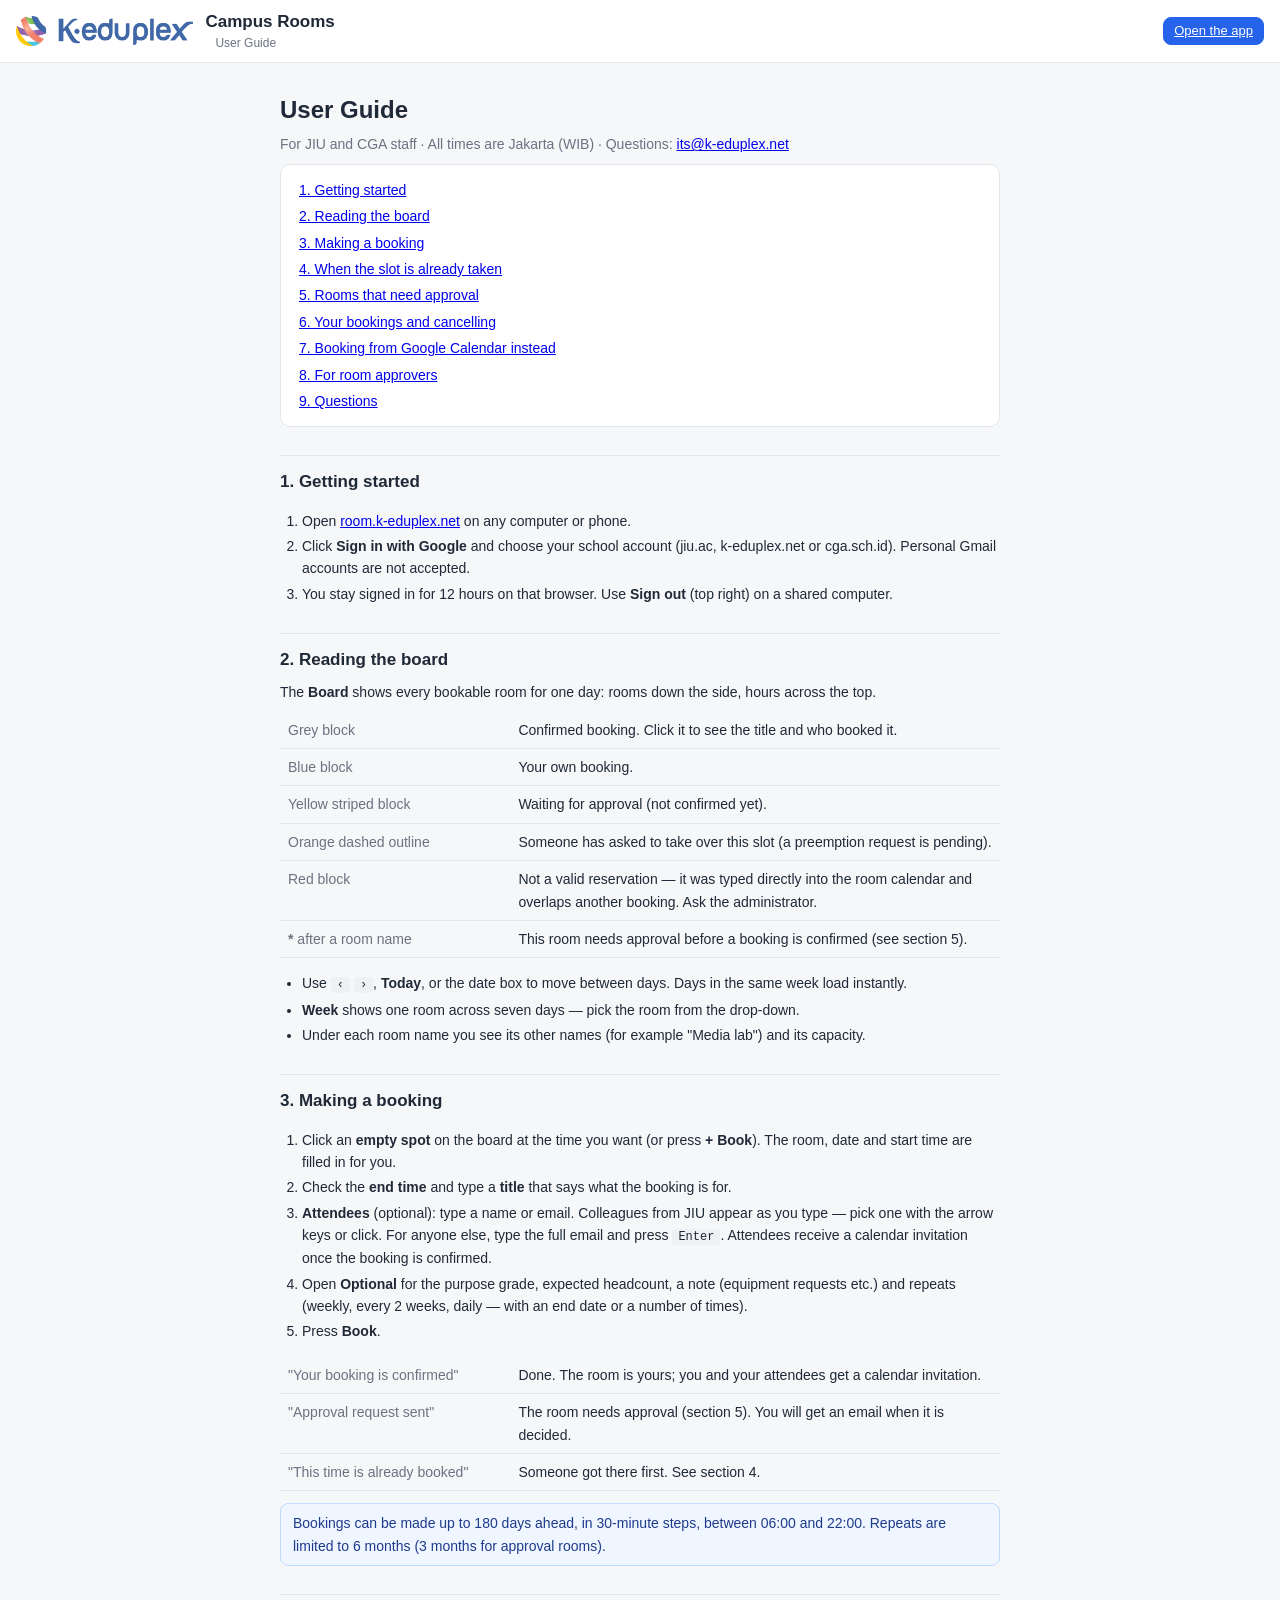
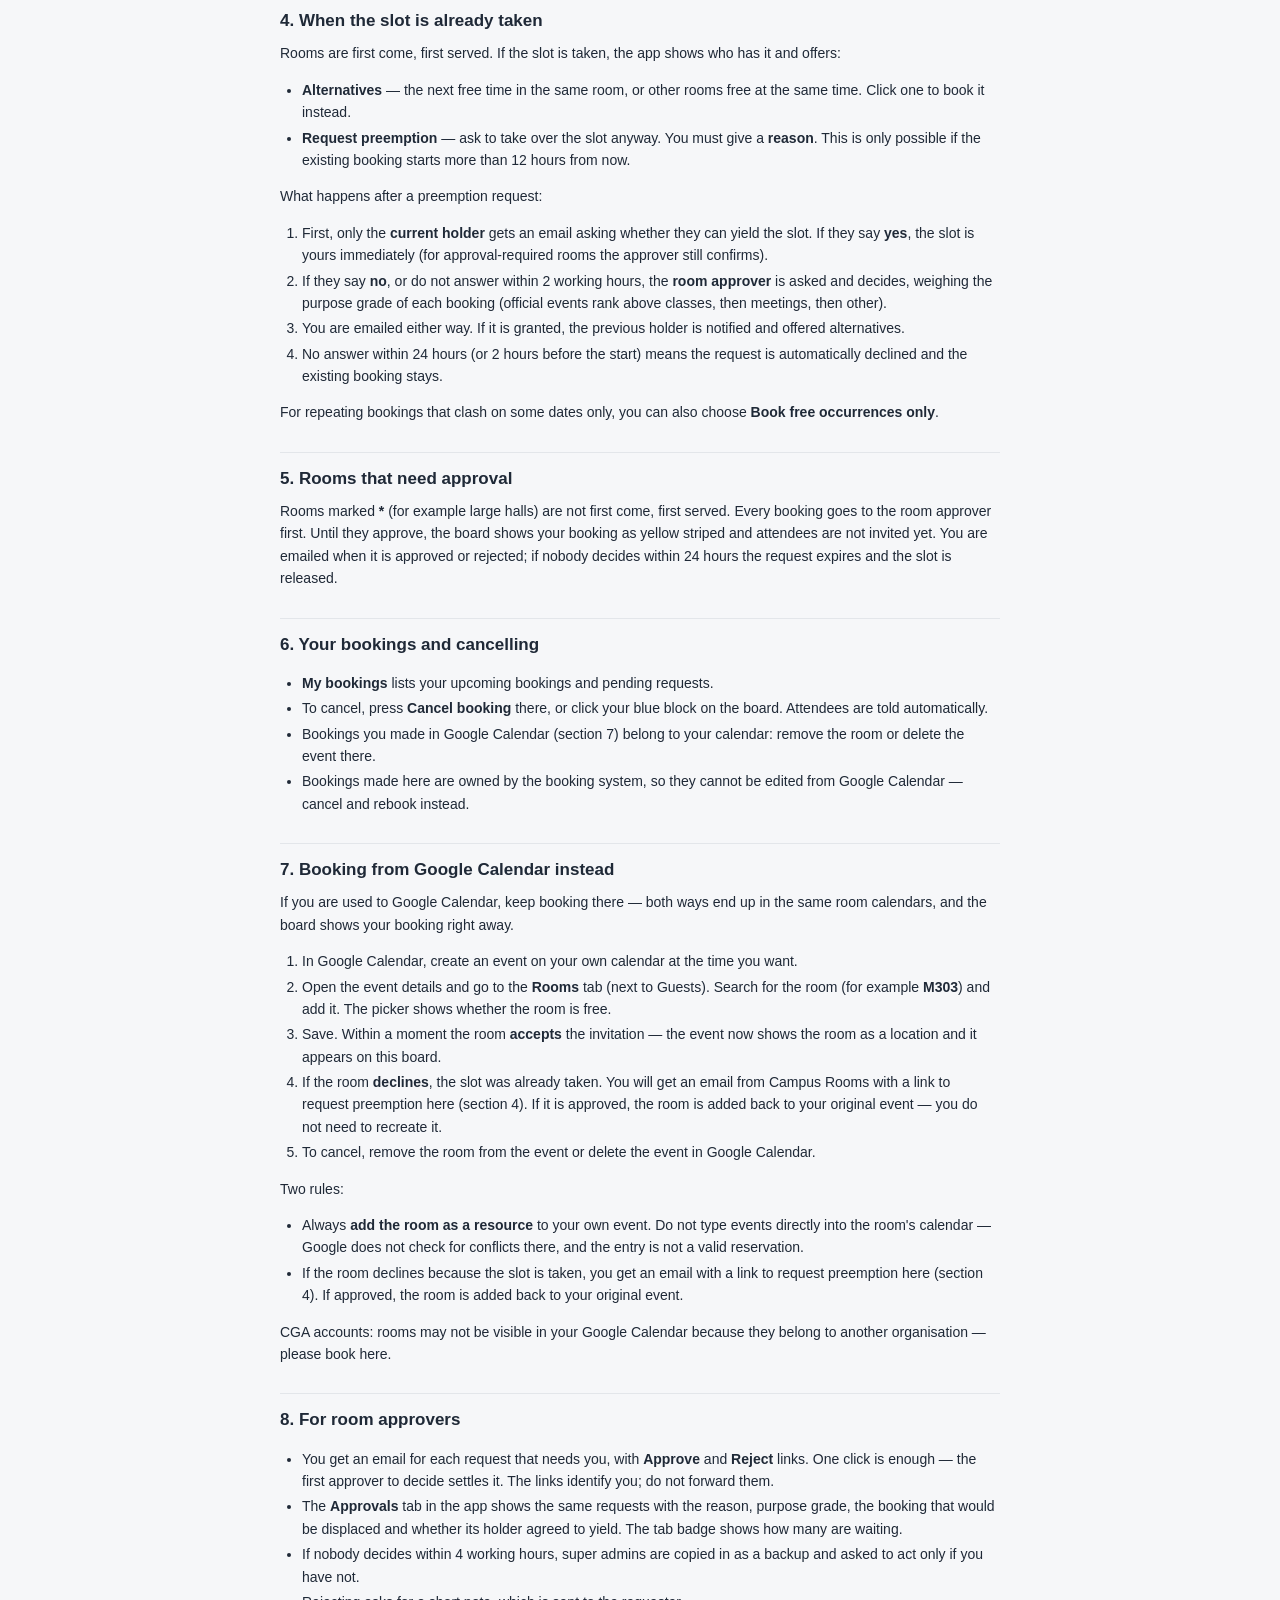
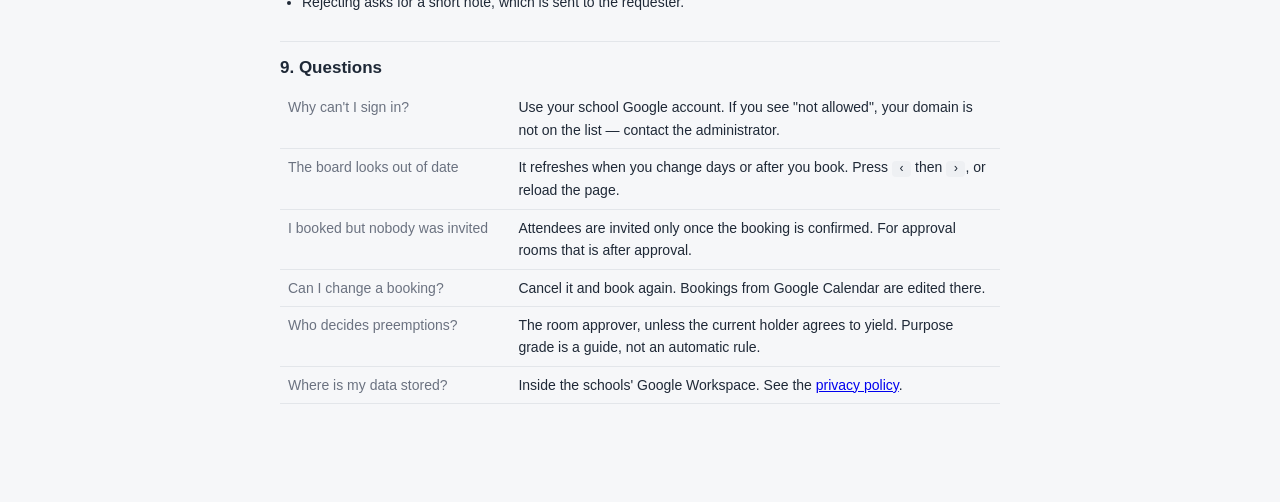
==== help.html @ c8b8f1bb "Settings: test announcement for mention styles" ====
<!doctype html>
<html lang="en">
<head>
  <meta charset="utf-8">
  <meta name="viewport" content="width=device-width, initial-scale=1">
  <title>User Guide · Campus Rooms</title>
  <!--
    [help.html] — 사용자 매뉴얼(영어, D-12). 정적 페이지. 정책이 바뀌면 이 페이지도 고친다(D-07/08/09/21/22).
  -->
  <link rel="stylesheet" href="css/app.css?v=f8c8f84">
  <style>
    .doc { max-width: 760px; margin: 28px auto; padding: 0 20px 60px; line-height: 1.6; }
    .doc h1 { font-size: 24px; margin-bottom: 4px; }
    .doc h2 { font-size: 17px; margin: 28px 0 8px; padding-top: 12px; border-top: 1px solid var(--line); }
    .doc h3 { margin: 14px 0 6px; }
    .doc ul, .doc ol { padding-left: 22px; }
    .doc li { margin: 3px 0; }
    .doc table { width: 100%; border-collapse: collapse; font-size: 14px; margin: 8px 0 12px; }
    .doc th, .doc td { text-align: left; padding: 7px 8px; border-bottom: 1px solid var(--line); vertical-align: top; }
    .doc th { color: var(--muted); font-weight: 500; width: 32%; }
    .doc .toc { background: var(--surface); border: 1px solid var(--line); border-radius: var(--radius); padding: 12px 18px; }
    .doc .toc a { display: block; padding: 2px 0; }
    .doc kbd { background: #eef0f3; border-radius: 4px; padding: 1px 6px; font-size: 12px; }
    .doc .tip { background: #eff6ff; border: 1px solid #bfdbfe; color: #1e3a8a; border-radius: 8px; padding: 8px 12px; margin: 8px 0; }
  </style>
</head>
<body>
  <header class="header">
    <div class="brand"><img class="logo" src="img/logo.png" alt="K-eduplex" onerror="this.hidden=true"><div><h1>Campus Rooms</h1><span class="tz">User Guide</span></div></div>
    <div class="header-right"><a class="btn btn-sm btn-primary" href="./">Open the app</a></div>
  </header>

  <main class="doc">
    <h1>User Guide</h1>
    <p class="muted">For JIU and CGA staff · All times are Jakarta (WIB) · Questions: <a href="mailto:its@k-eduplex.net">its@k-eduplex.net</a></p>

    <nav class="toc">
      <a href="#start">1. Getting started</a>
      <a href="#board">2. Reading the board</a>
      <a href="#book">3. Making a booking</a>
      <a href="#conflict">4. When the slot is already taken</a>
      <a href="#approval">5. Rooms that need approval</a>
      <a href="#mine">6. Your bookings and cancelling</a>
      <a href="#calendar">7. Booking from Google Calendar instead</a>
      <a href="#approvers">8. For room approvers</a>
      <a href="#faq">9. Questions</a>
    </nav>

    <h2 id="start">1. Getting started</h2>
    <ol>
      <li>Open <a href="./">room.k-eduplex.net</a> on any computer or phone.</li>
      <li>Click <b>Sign in with Google</b> and choose your school account (jiu.ac, k-eduplex.net or cga.sch.id). Personal Gmail accounts are not accepted.</li>
      <li>You stay signed in for 12 hours on that browser. Use <b>Sign out</b> (top right) on a shared computer.</li>
    </ol>

    <h2 id="board">2. Reading the board</h2>
    <p>The <b>Board</b> shows every bookable room for one day: rooms down the side, hours across the top.</p>
    <table>
      <tr><th>Grey block</th><td>Confirmed booking. Click it to see the title and who booked it.</td></tr>
      <tr><th>Blue block</th><td>Your own booking.</td></tr>
      <tr><th>Yellow striped block</th><td>Waiting for approval (not confirmed yet).</td></tr>
      <tr><th>Orange dashed outline</th><td>Someone has asked to take over this slot (a preemption request is pending).</td></tr>
      <tr><th>Red block</th><td>Not a valid reservation — it was typed directly into the room calendar and overlaps another booking. Ask the administrator.</td></tr>
      <tr><th><b>*</b> after a room name</th><td>This room needs approval before a booking is confirmed (see section 5).</td></tr>
    </table>
    <ul>
      <li>Use <kbd>‹</kbd> <kbd>›</kbd>, <b>Today</b>, or the date box to move between days. Days in the same week load instantly.</li>
      <li><b>Week</b> shows one room across seven days — pick the room from the drop-down.</li>
      <li>Under each room name you see its other names (for example "Media lab") and its capacity.</li>
    </ul>

    <h2 id="book">3. Making a booking</h2>
    <ol>
      <li>Click an <b>empty spot</b> on the board at the time you want (or press <b>+ Book</b>). The room, date and start time are filled in for you.</li>
      <li>Check the <b>end time</b> and type a <b>title</b> that says what the booking is for.</li>
      <li><b>Attendees</b> (optional): type a name or email. Colleagues from JIU appear as you type — pick one with the arrow keys or click. For anyone else, type the full email and press <kbd>Enter</kbd>. Attendees receive a calendar invitation once the booking is confirmed.</li>
      <li>Open <b>Optional</b> for the purpose grade, expected headcount, a note (equipment requests etc.) and repeats (weekly, every 2 weeks, daily — with an end date or a number of times).</li>
      <li>Press <b>Book</b>.</li>
    </ol>
    <table>
      <tr><th>"Your booking is confirmed"</th><td>Done. The room is yours; you and your attendees get a calendar invitation.</td></tr>
      <tr><th>"Approval request sent"</th><td>The room needs approval (section 5). You will get an email when it is decided.</td></tr>
      <tr><th>"This time is already booked"</th><td>Someone got there first. See section 4.</td></tr>
    </table>
    <div class="tip">Bookings can be made up to 180 days ahead, in 30-minute steps, between 06:00 and 22:00. Repeats are limited to 6 months (3 months for approval rooms).</div>

    <h2 id="conflict">4. When the slot is already taken</h2>
    <p>Rooms are first come, first served. If the slot is taken, the app shows who has it and offers:</p>
    <ul>
      <li><b>Alternatives</b> — the next free time in the same room, or other rooms free at the same time. Click one to book it instead.</li>
      <li><b>Request preemption</b> — ask to take over the slot anyway. You must give a <b>reason</b>. This is only possible if the existing booking starts more than 12 hours from now.</li>
    </ul>
    <p>What happens after a preemption request:</p>
    <ol>
      <li>First, only the <b>current holder</b> gets an email asking whether they can yield the slot. If they say <b>yes</b>, the slot is yours immediately (for approval-required rooms the approver still confirms).</li>
      <li>If they say <b>no</b>, or do not answer within 2 working hours, the <b>room approver</b> is asked and decides, weighing the purpose grade of each booking (official events rank above classes, then meetings, then other).</li>
      <li>You are emailed either way. If it is granted, the previous holder is notified and offered alternatives.</li>
      <li>No answer within 24 hours (or 2 hours before the start) means the request is automatically declined and the existing booking stays.</li>
    </ol>
    <p>For repeating bookings that clash on some dates only, you can also choose <b>Book free occurrences only</b>.</p>

    <h2 id="approval">5. Rooms that need approval</h2>
    <p>Rooms marked <b>*</b> (for example large halls) are not first come, first served. Every booking goes to the room approver first. Until they approve, the board shows your booking as yellow striped and attendees are not invited yet. You are emailed when it is approved or rejected; if nobody decides within 24 hours the request expires and the slot is released.</p>

    <h2 id="mine">6. Your bookings and cancelling</h2>
    <ul>
      <li><b>My bookings</b> lists your upcoming bookings and pending requests.</li>
      <li>To cancel, press <b>Cancel booking</b> there, or click your blue block on the board. Attendees are told automatically.</li>
      <li>Bookings you made in Google Calendar (section 7) belong to your calendar: remove the room or delete the event there.</li>
      <li>Bookings made here are owned by the booking system, so they cannot be edited from Google Calendar — cancel and rebook instead.</li>
    </ul>

    <h2 id="calendar">7. Booking from Google Calendar instead</h2>
    <p>If you are used to Google Calendar, keep booking there — both ways end up in the same room calendars, and the board shows your booking right away.</p>
    <ol>
      <li>In Google Calendar, create an event on your own calendar at the time you want.</li>
      <li>Open the event details and go to the <b>Rooms</b> tab (next to Guests). Search for the room (for example <b>M303</b>) and add it. The picker shows whether the room is free.</li>
      <li>Save. Within a moment the room <b>accepts</b> the invitation — the event now shows the room as a location and it appears on this board.</li>
      <li>If the room <b>declines</b>, the slot was already taken. You will get an email from Campus Rooms with a link to request preemption here (section 4). If it is approved, the room is added back to your original event — you do not need to recreate it.</li>
      <li>To cancel, remove the room from the event or delete the event in Google Calendar.</li>
    </ol>
    <p>Two rules:</p>
    <ul>
      <li>Always <b>add the room as a resource</b> to your own event. Do not type events directly into the room's calendar — Google does not check for conflicts there, and the entry is not a valid reservation.</li>
      <li>If the room declines because the slot is taken, you get an email with a link to request preemption here (section 4). If approved, the room is added back to your original event.</li>
    </ul>
    <p>CGA accounts: rooms may not be visible in your Google Calendar because they belong to another organisation — please book here.</p>

    <h2 id="approvers">8. For room approvers</h2>
    <ul>
      <li>You get an email for each request that needs you, with <b>Approve</b> and <b>Reject</b> links. One click is enough — the first approver to decide settles it. The links identify you; do not forward them.</li>
      <li>The <b>Approvals</b> tab in the app shows the same requests with the reason, purpose grade, the booking that would be displaced and whether its holder agreed to yield. The tab badge shows how many are waiting.</li>
      <li>If nobody decides within 4 working hours, super admins are copied in as a backup and asked to act only if you have not.</li>
      <li>Rejecting asks for a short note, which is sent to the requester.</li>
    </ul>

    <h2 id="faq">9. Questions</h2>
    <table>
      <tr><th>Why can't I sign in?</th><td>Use your school Google account. If you see "not allowed", your domain is not on the list — contact the administrator.</td></tr>
      <tr><th>The board looks out of date</th><td>It refreshes when you change days or after you book. Press <kbd>‹</kbd> then <kbd>›</kbd>, or reload the page.</td></tr>
      <tr><th>I booked but nobody was invited</th><td>Attendees are invited only once the booking is confirmed. For approval rooms that is after approval.</td></tr>
      <tr><th>Can I change a booking?</th><td>Cancel it and book again. Bookings from Google Calendar are edited there.</td></tr>
      <tr><th>Who decides preemptions?</th><td>The room approver, unless the current holder agrees to yield. Purpose grade is a guide, not an automatic rule.</td></tr>
      <tr><th>Where is my data stored?</th><td>Inside the schools' Google Workspace. See the <a href="privacy.html">privacy policy</a>.</td></tr>
    </table>
  </main>
</body>
</html>
---- css/app.css ----
/*
 * [app.css] — 전체 스타일. 외부 프레임워크 없음.
 *
 * 구성: 변수 → 기본 → 헤더/탭 → 현황판 → 카드/폼/모달 → 토스트 → 모바일.
 * 색 규칙: 확정 = 회청색, 대기 = 빗금, 내 예약 = 파랑, 지난 시간 = 흐림. (02-아키텍처.md 8절)
 */

:root {
  --bg: #f6f7f9;
  --surface: #ffffff;
  --line: #e3e6ea;
  --text: #1f2937;
  --muted: #6b7280;
  --accent: #2563eb;
  --accent-soft: #dbeafe;
  --danger: #dc2626;
  --warn: #d97706;
  --ok: #059669;
  --confirmed: #cbd5e1;
  --confirmed-text: #334155;
  --radius: 10px;
  --shadow: 0 1px 2px rgba(0,0,0,.05), 0 4px 16px rgba(0,0,0,.06);
  --row-h: 44px;
  --label-w: 120px;
}

* { box-sizing: border-box; }
html, body { margin: 0; background: var(--bg); color: var(--text); font: 14px/1.45 -apple-system, BlinkMacSystemFont, "Segoe UI", Roboto, "Noto Sans KR", "Apple SD Gothic Neo", sans-serif; }
h1, h2, h3 { margin: 0; font-weight: 600; }
h2 { font-size: 16px; }
h3 { font-size: 13px; color: var(--muted); margin: 14px 0 6px; text-transform: uppercase; letter-spacing: .02em; }
p { margin: 0 0 8px; }
.muted { color: var(--muted); }
.small { font-size: 12px; }
.error { color: var(--danger); }
.note { background: #fff7ed; border: 1px solid #fed7aa; color: #9a3412; border-radius: 8px; padding: 8px 10px; font-size: 13px; }
.lead { font-size: 15px; font-weight: 500; }
[hidden] { display: none !important; }

/* ---------- 통신 중 표시 ---------- */
.progress { position: fixed; top: 0; left: 0; right: 0; height: 3px; z-index: 100; background: transparent; }
.progress-bar { height: 100%; width: 30%; background: var(--accent); border-radius: 0 2px 2px 0; animation: progress-slide 1.1s ease-in-out infinite; }
@keyframes progress-slide { 0% { transform: translateX(-100%); } 100% { transform: translateX(340%); } }
.btn.busy { position: relative; color: transparent !important; pointer-events: none; }
.btn.busy::after { content: ''; position: absolute; left: 50%; top: 50%; width: 14px; height: 14px; margin: -7px 0 0 -7px; border: 2px solid rgba(0,0,0,.25); border-top-color: currentColor; border-radius: 50%; animation: spin .7s linear infinite; color: var(--text); }
.btn-primary.busy::after, .btn-warn.busy::after { border-color: rgba(255,255,255,.4); border-top-color: #fff; }
@keyframes spin { to { transform: rotate(360deg); } }
.board-wrap.loading { opacity: .55; transition: opacity .2s; }
@media (prefers-reduced-motion: reduce) { .progress-bar, .btn.busy::after { animation-duration: 2s; } }

/* ---------- 헤더 ---------- */
.header { display: flex; align-items: center; justify-content: space-between; padding: 10px 16px; background: var(--surface); border-bottom: 1px solid var(--line); position: sticky; top: 0; z-index: 5; }
.header h1 { font-size: 17px; }
.brand { display: flex; align-items: center; gap: 12px; }
.brand .logo { height: 30px; width: auto; display: block; }
.brand .tz { margin-left: 0; display: block; }
.header .tz { font-size: 12px; color: var(--muted); margin-left: 10px; }
.header-right { display: flex; align-items: center; gap: 10px; }
.tabs { display: flex; gap: 4px; padding: 8px 16px 0; background: var(--surface); border-bottom: 1px solid var(--line); }
.tab { border: 0; background: none; padding: 8px 12px; font-size: 14px; color: var(--muted); border-bottom: 2px solid transparent; cursor: pointer; }
.tab.active { color: var(--accent); border-bottom-color: var(--accent); font-weight: 600; }
.tab-badge { display: inline-block; margin-left: 6px; font-size: 11px; padding: 1px 7px; border-radius: 999px; background: #fef3c7; color: #92400e; font-weight: 600; }
.settings { max-width: 720px; display: grid; gap: 14px; }
.settings .card h3 { margin-top: 0; }
.kv-table { width: 100%; border-collapse: collapse; font-size: 13px; }
.kv-table td { padding: 5px 0; border-bottom: 1px solid var(--line); vertical-align: top; }
.kv-table td:first-child { color: var(--muted); width: 45%; }
.kv-table.perf th { text-align: left; color: var(--muted); font-weight: 500; padding: 5px 6px; border-bottom: 1px solid var(--line); }
.kv-table.perf td { padding: 4px 6px; width: auto; font-variant-numeric: tabular-nums; }
.kv-table.perf td:first-child { width: auto; color: var(--text); }
.check-list { margin: 8px 0 0; padding-left: 18px; }
.check-list .ok { color: var(--ok); }
.check-list .bad { color: var(--danger); }
.view { padding: 14px 16px 40px; }
.banner { background: #fef3c7; color: #92400e; padding: 6px 16px; font-size: 13px; text-align: center; }

/* ---------- 로그인 ---------- */
.login { max-width: 420px; margin: 60px auto; background: var(--surface); border-radius: var(--radius); box-shadow: var(--shadow); padding: 28px; text-align: center; }
.login h2 { margin-bottom: 8px; }
.login .btn-block { margin-top: 8px; }
#login-button { display: flex; flex-direction: column; align-items: center; margin-top: 16px; }

.spinner { width: 36px; height: 36px; margin: 8px auto 14px; border: 3px solid var(--accent-soft); border-top-color: var(--accent); border-radius: 50%; animation: spin .8s linear infinite; }
.spinner.small { width: 22px; height: 22px; border-width: 2px; margin: 18px auto; }
.loading-center { text-align: center; padding: 28px 0; color: var(--muted); }
@media (prefers-reduced-motion: reduce) { .spinner { animation-duration: 1.6s; } }

/* ---------- 버튼/입력 ---------- */
.btn { border: 1px solid var(--line); background: var(--surface); color: var(--text); border-radius: 8px; padding: 7px 12px; font-size: 14px; cursor: pointer; }
.btn:hover { background: #f3f4f6; }
.btn:disabled { opacity: .5; cursor: default; }
.btn-primary { background: var(--accent); border-color: var(--accent); color: #fff; }
.btn-primary:hover { background: #1d4ed8; }
.btn-danger { color: var(--danger); border-color: #fecaca; }
.btn-danger:hover { background: #fef2f2; }
.btn-warn { background: var(--warn); border-color: var(--warn); color: #fff; }
.btn-sm { padding: 4px 10px; font-size: 13px; }
.btn-block { display: block; width: 100%; text-align: left; }
.btn-alt { display: block; width: 100%; text-align: left; margin-bottom: 6px; }
.icon-btn { border: 1px solid var(--line); background: var(--surface); border-radius: 8px; width: 32px; height: 32px; font-size: 18px; line-height: 1; cursor: pointer; }
.seg { border: 1px solid var(--line); background: var(--surface); padding: 6px 12px; cursor: pointer; font-size: 13px; }
.seg:first-of-type { border-radius: 8px 0 0 8px; }
.seg + .seg { border-left: 0; border-radius: 0 8px 8px 0; }
.seg.active { background: var(--accent-soft); color: var(--accent); font-weight: 600; }
.input, .select, .date-input { border: 1px solid var(--line); border-radius: 8px; padding: 7px 10px; font-size: 14px; background: var(--surface); color: var(--text); width: 100%; font-family: inherit; }
.date-input { width: auto; }
.select { width: auto; min-width: 90px; }
.field { display: block; margin-bottom: 10px; }
.field-label { display: block; font-size: 12px; color: var(--muted); margin-bottom: 4px; }
.field .select { width: 100%; }
.grid-2 { display: grid; grid-template-columns: 1fr 1fr; gap: 10px; }
.grid-3 { display: grid; grid-template-columns: 1.4fr 1fr 1fr; gap: 10px; }
.actions { display: flex; justify-content: flex-end; gap: 8px; margin-top: 14px; }
details.optional { border: 1px dashed var(--line); border-radius: 8px; padding: 8px 10px; margin-bottom: 10px; }
details.optional summary { cursor: pointer; color: var(--muted); font-size: 13px; margin-bottom: 6px; }

/* ---------- 참석자 칩 입력 ---------- */
.chips { display: flex; flex-wrap: wrap; gap: 6px; align-items: center; border: 1px solid var(--line); border-radius: 8px; padding: 5px 8px; background: var(--surface); position: relative; cursor: text; }
.chips:focus-within { border-color: var(--accent); }
.chip { display: inline-flex; align-items: center; gap: 6px; background: var(--accent-soft); color: #1e3a8a; border-radius: 999px; padding: 2px 8px 2px 10px; font-size: 13px; max-width: 100%; }
.chip .chip-name { font-weight: 600; }
.chip .chip-mail { color: var(--muted); font-size: 12px; }
.chip button { border: 0; background: none; color: #1e3a8a; cursor: pointer; font-size: 15px; line-height: 1; padding: 0 2px; }
.chip.invalid { background: #fee2e2; color: #991b1b; }
.chips input { border: 0; outline: 0; flex: 1; min-width: 160px; padding: 4px 2px; font: inherit; background: transparent; color: var(--text); }
.suggest { position: absolute; left: 0; right: 0; top: 100%; margin-top: 4px; background: var(--surface); border: 1px solid var(--line); border-radius: 8px; box-shadow: var(--shadow); z-index: 20; max-height: 220px; overflow: auto; }
.suggest-item { padding: 8px 12px; cursor: pointer; display: flex; flex-direction: column; }
.suggest-item:hover, .suggest-item.active { background: #f3f4f6; }
.suggest-item .s-name { font-weight: 600; font-size: 13px; }
.suggest-item .s-mail { color: var(--muted); font-size: 12px; }
.row-sub .approval-mark, .row-name .approval-mark { color: var(--warn); font-weight: 700; margin-left: 2px; }

/* ---------- 툴바 ---------- */
.toolbar { display: flex; justify-content: space-between; align-items: center; flex-wrap: wrap; gap: 10px; margin-bottom: 12px; }
.toolbar-group { display: flex; align-items: center; gap: 6px; flex-wrap: wrap; }
.toolbar-label { font-weight: 600; margin-left: 6px; }

/* ---------- 현황판 ---------- */
.board-wrap { background: var(--surface); border: 1px solid var(--line); border-radius: var(--radius); box-shadow: var(--shadow); overflow-x: auto; padding-bottom: 6px; }
.grid { display: inline-block; min-width: 100%; }
.row { display: flex; border-bottom: 1px solid var(--line); }
.row:last-child { border-bottom: 0; }
.row-label { flex: 0 0 var(--label-w); position: sticky; left: 0; background: var(--surface); z-index: 2; padding: 6px 10px; border-right: 1px solid var(--line); min-height: var(--row-h); display: flex; flex-direction: column; justify-content: center; }
.row-label-head { min-height: 28px; font-weight: 600; }
.row-label.is-today .row-name { color: var(--accent); }
.row-name { font-weight: 600; }
.row-sub { font-size: 11px; color: var(--muted); }
.track { position: relative; height: var(--row-h); flex: 0 0 auto; background: repeating-linear-gradient(to right, transparent 0, transparent 25px, #f1f3f5 25px, #f1f3f5 26px); cursor: crosshair; }
.track-head { height: 28px; background: none; cursor: default; }
.hour-label { position: absolute; top: 6px; font-size: 11px; color: var(--muted); padding-left: 4px; border-left: 1px solid var(--line); height: 16px; }
.hour-line { position: absolute; top: 0; bottom: 0; width: 1px; background: #dfe3e8; pointer-events: none; }
.past-shade { position: absolute; top: 0; bottom: 0; left: 0; background: rgba(0,0,0,.035); pointer-events: none; }
.event { position: absolute; top: 5px; height: calc(var(--row-h) - 10px); background: var(--confirmed); color: var(--confirmed-text); border-radius: 6px; padding: 0 6px; display: flex; align-items: center; overflow: hidden; white-space: nowrap; font-size: 12px; cursor: pointer; border: 1px solid rgba(0,0,0,.06); }
.event:hover { filter: brightness(.96); }
.event.mine { background: var(--accent); color: #fff; border-color: transparent; }
.event.pending { background: repeating-linear-gradient(135deg, #fde68a 0, #fde68a 6px, #fef3c7 6px, #fef3c7 12px); color: #78350f; }
.event.pending.mine { background: repeating-linear-gradient(135deg, #93c5fd 0, #93c5fd 6px, #dbeafe 6px, #dbeafe 12px); color: #1e3a8a; }
.event.preempt { background: none; border: 2px dashed var(--warn); color: var(--warn); top: 2px; height: calc(var(--row-h) - 4px); z-index: 1; }
.event.warning { background: #fee2e2; color: #991b1b; border: 1px solid #fca5a5; }
.event.past { opacity: .55; }
.event-title { overflow: hidden; text-overflow: ellipsis; }
.legend { display: flex; gap: 14px; align-items: center; flex-wrap: wrap; padding: 10px 12px 4px; font-size: 12px; color: var(--muted); }
.legend-item { display: inline-flex; align-items: center; gap: 5px; }
.legend-hint { margin-left: auto; }
.swatch { display: inline-block; width: 14px; height: 14px; border-radius: 4px; }
.swatch-confirmed { background: var(--confirmed); }
.swatch-pending { background: repeating-linear-gradient(135deg, #fde68a 0, #fde68a 4px, #fef3c7 4px, #fef3c7 8px); }
.swatch-mine { background: var(--accent); }

/* ---------- 카드 ---------- */
.cards { display: grid; grid-template-columns: repeat(auto-fill, minmax(320px, 1fr)); gap: 12px; }
.card { background: var(--surface); border: 1px solid var(--line); border-radius: var(--radius); padding: 12px 14px; box-shadow: var(--shadow); }
.card-escalated { border-color: #fcd34d; background: #fffbeb; }
.card-head { display: flex; justify-content: space-between; align-items: center; margin-bottom: 4px; }
.card-title { font-size: 15px; font-weight: 600; margin: 2px 0; }
.kv { margin: 4px 0; }
.list { margin: 4px 0 0; padding-left: 18px; }
.badge { display: inline-block; font-size: 11px; padding: 2px 7px; border-radius: 999px; background: #eef0f3; color: var(--muted); }
.badge-ok { background: #d1fae5; color: #065f46; }
.badge-pending { background: #fef3c7; color: #92400e; }
.badge-type { background: var(--accent-soft); color: var(--accent); }
.grade-top { background: #fee2e2; color: #991b1b; font-weight: 600; }
.grade-high { background: #ffedd5; color: #9a3412; font-weight: 600; }
.grade-low { background: #eef0f3; color: var(--muted); }

/* ---------- 모달 ---------- */
.modal-backdrop { position: fixed; inset: 0; background: rgba(17,24,39,.45); display: flex; align-items: center; justify-content: center; z-index: 50; padding: 16px; }
.modal { background: var(--surface); border-radius: 14px; width: 100%; max-width: 460px; max-height: 92vh; overflow: auto; box-shadow: 0 20px 60px rgba(0,0,0,.25); }
.modal-wide { max-width: 560px; }
.modal-head { display: flex; justify-content: space-between; align-items: center; padding: 14px 18px 8px; }
.modal-body { padding: 4px 18px 18px; }
body.modal-open { overflow: hidden; }
.section { margin-top: 12px; padding-top: 12px; border-top: 1px solid var(--line); }

.footer { text-align: center; font-size: 12px; color: var(--muted); padding: 20px 16px 30px; }
.footer a { color: var(--muted); }

/* ---------- 토스트 ---------- */
#toasts { position: fixed; bottom: 18px; left: 50%; transform: translateX(-50%); display: flex; flex-direction: column; gap: 8px; z-index: 60; }
.toast { background: #1f2937; color: #fff; padding: 10px 16px; border-radius: 10px; font-size: 14px; opacity: 0; transform: translateY(8px); transition: all .25s; box-shadow: var(--shadow); }
.toast.show { opacity: 1; transform: none; }
.toast-ok { background: var(--ok); }
.toast-error { background: var(--danger); }

/* ---------- 모바일 ---------- */
@media (max-width: 640px) {
  :root { --label-w: 84px; }
  .header .tz { display: none; }
  .header { padding: 8px 12px; }
  .header h1 { font-size: 15px; white-space: nowrap; }
  .brand { gap: 8px; }
  .brand .logo { height: 22px; }
  #user-name { display: none; }   /* 좁은 화면에서는 이름을 숨기고 로그아웃 버튼만 */
  .header-right { gap: 6px; }
  .view { padding: 10px; }
  .grid-3 { grid-template-columns: 1fr; }
  .grid-2 { grid-template-columns: 1fr; }
  .toolbar-label { width: 100%; margin-left: 0; }
  .legend-hint { margin-left: 0; width: 100%; }
}
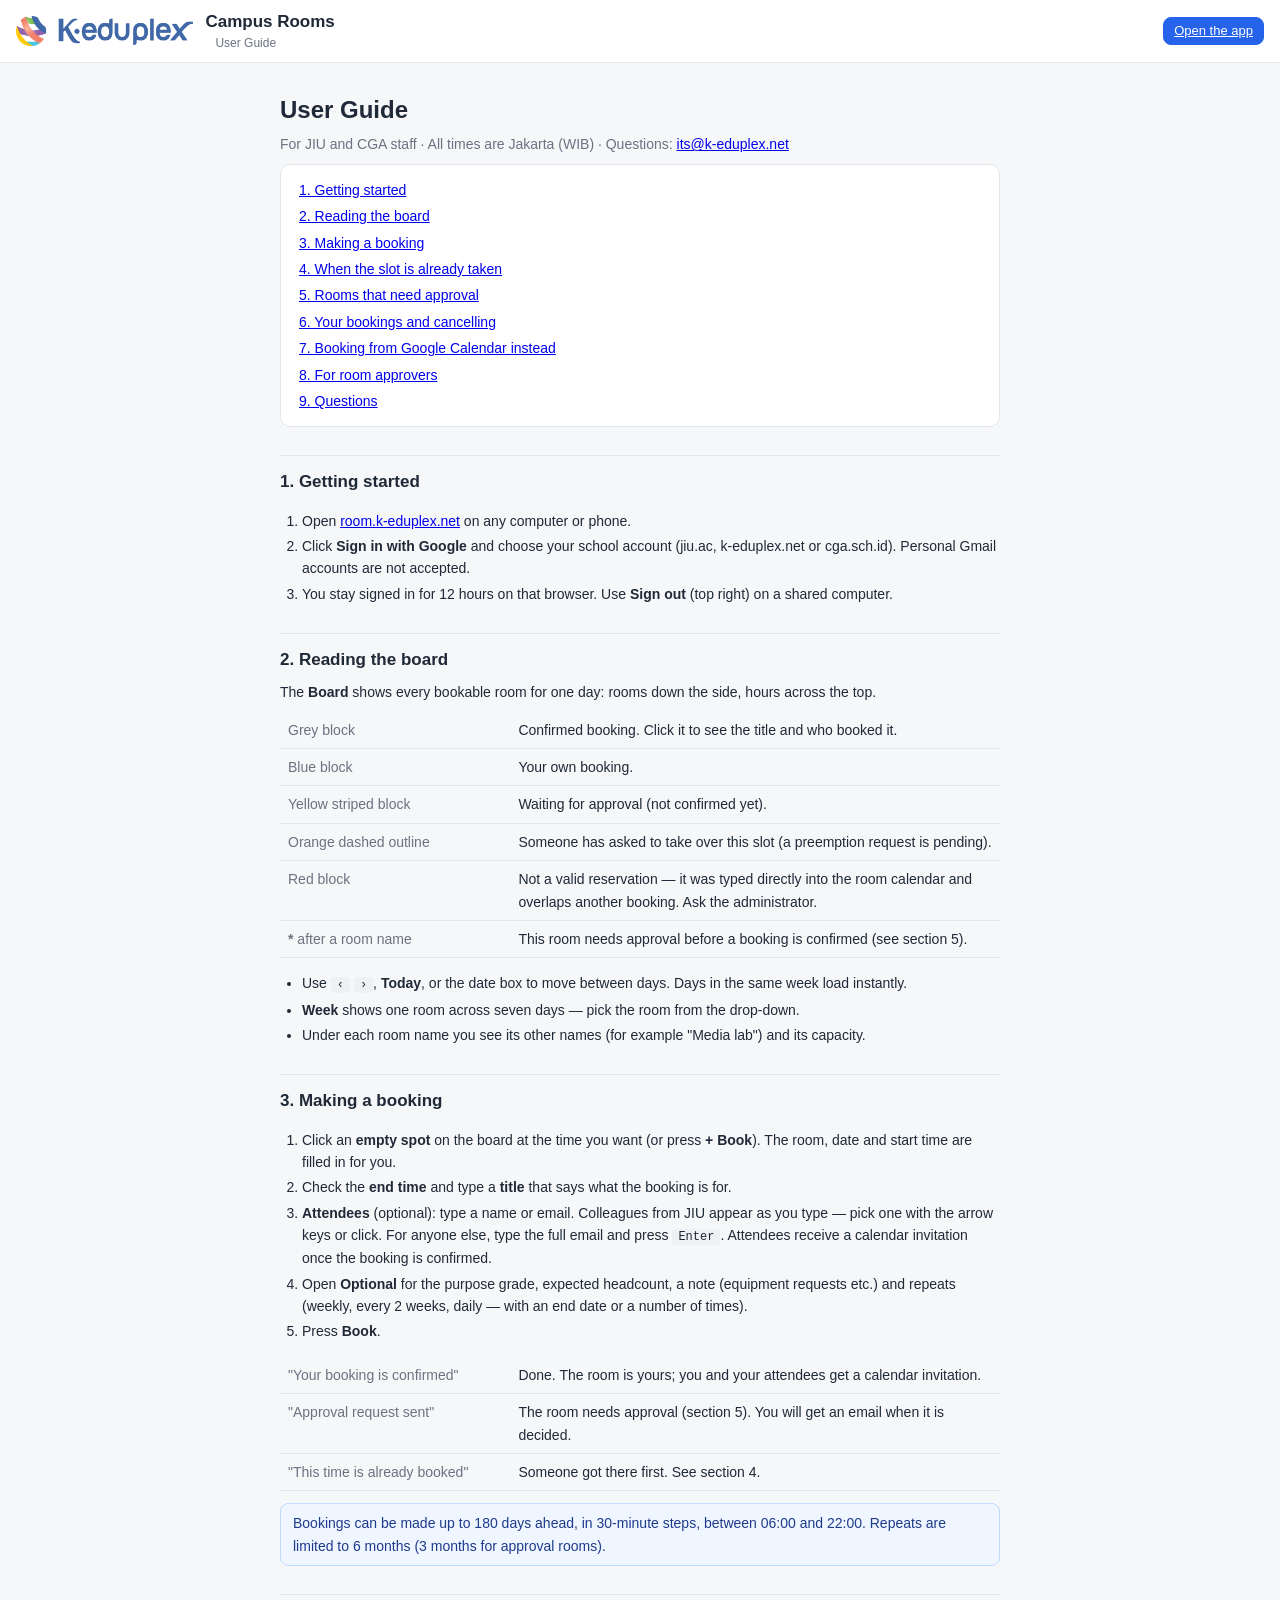
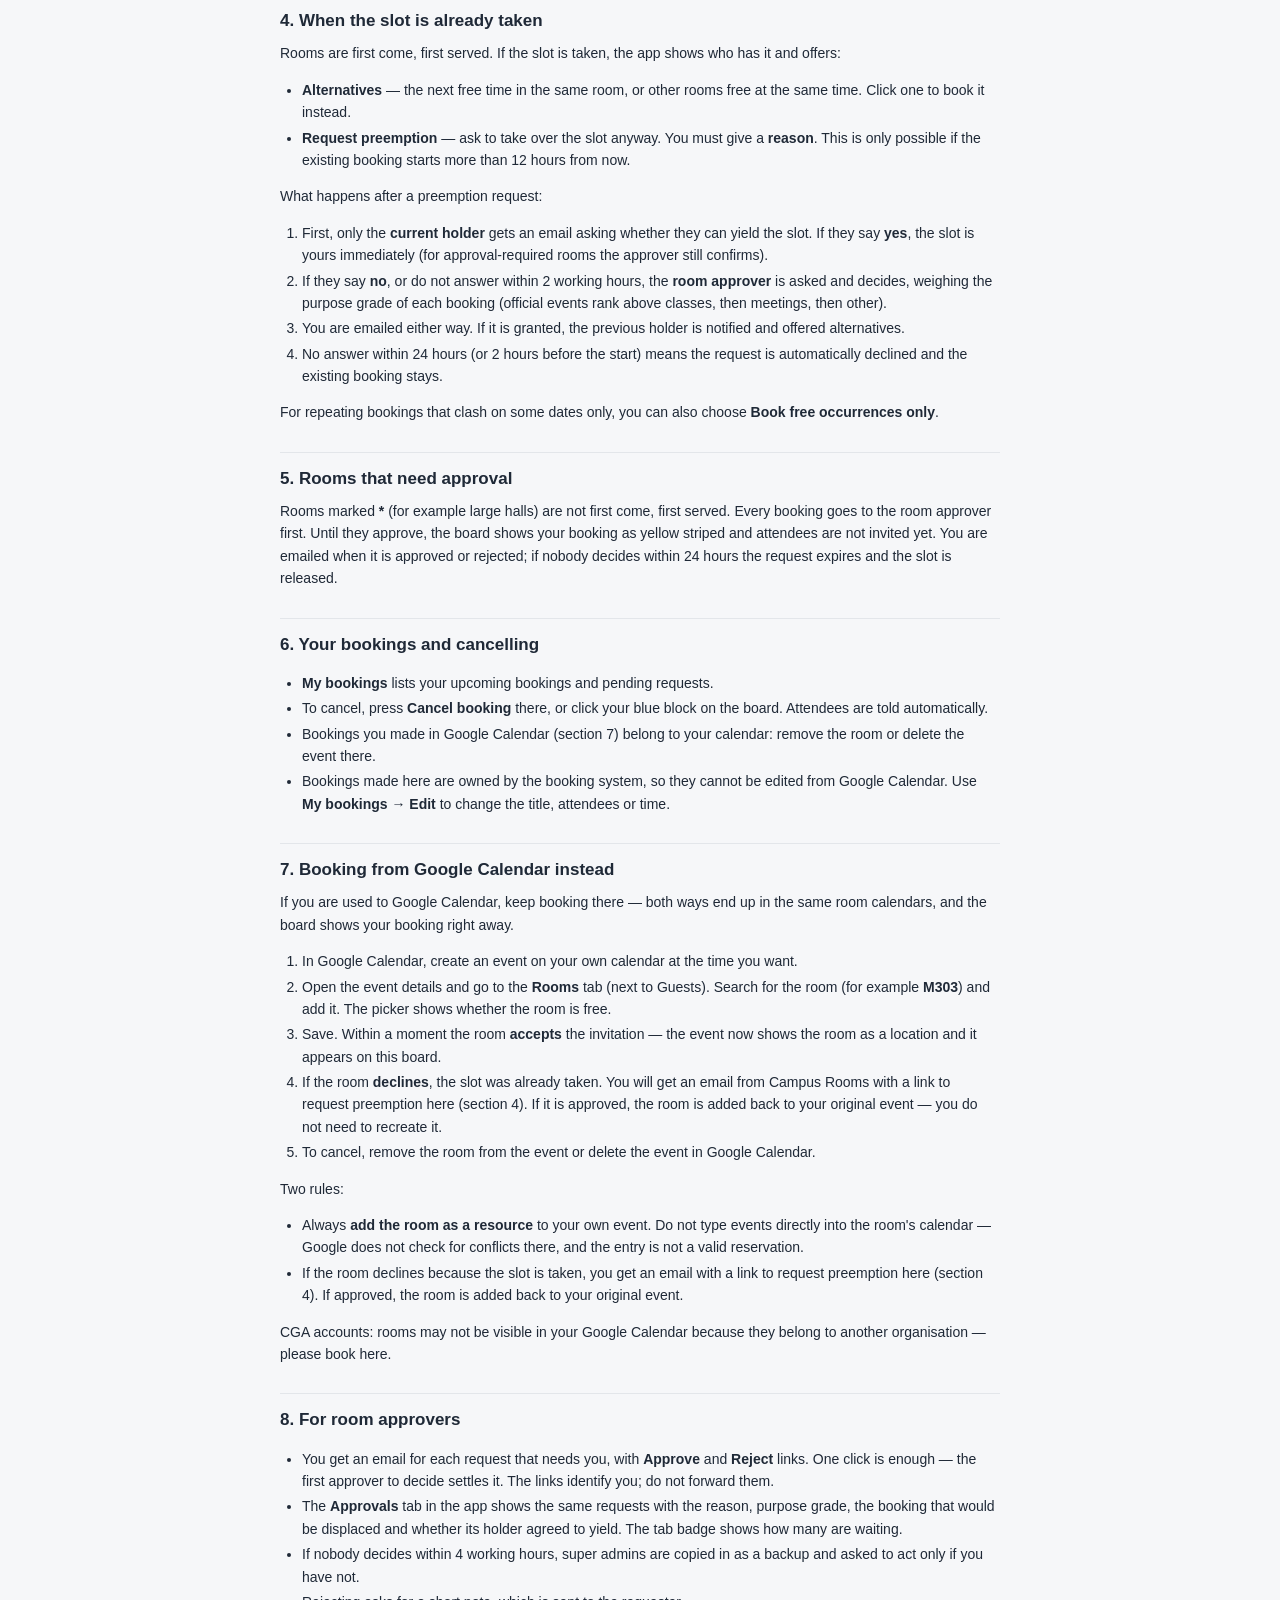
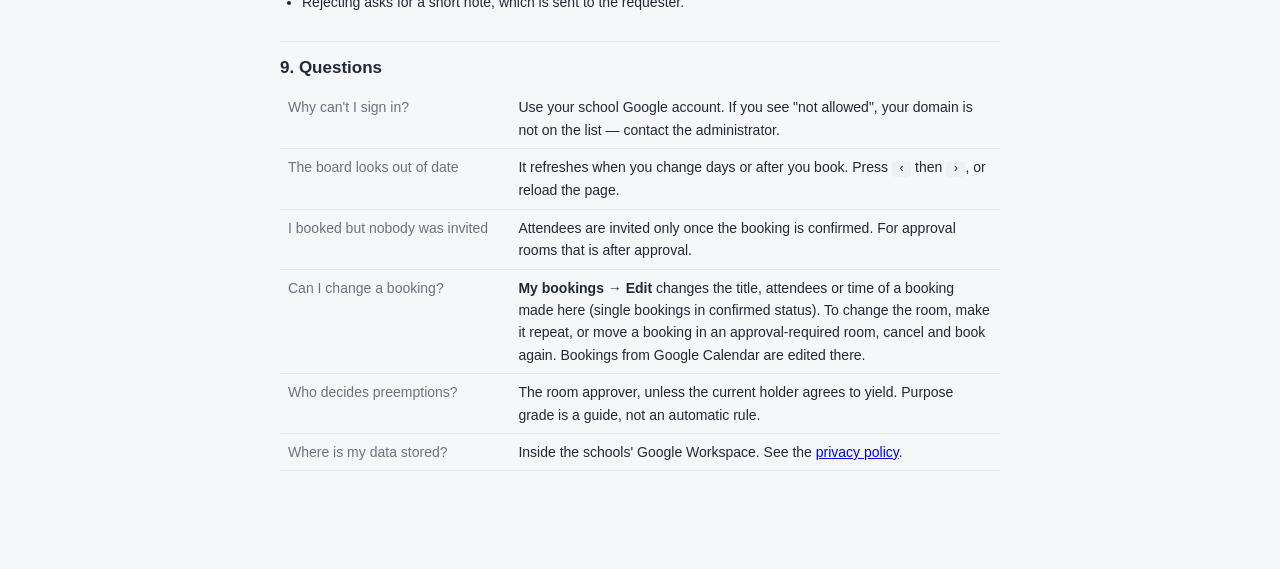
==== commit da3b664a: "D-25: edit bookings from My bookings" ====
--- a/help.html
+++ b/help.html
@@ -7,7 +7,7 @@
   <!--
     [help.html] — 사용자 매뉴얼(영어, D-12). 정적 페이지. 정책이 바뀌면 이 페이지도 고친다(D-07/08/09/21/22).
   -->
-  <link rel="stylesheet" href="css/app.css?v=f8c8f84">
+  <link rel="stylesheet" href="css/app.css?v=42b41f4">
   <style>
     .doc { max-width: 760px; margin: 28px auto; padding: 0 20px 60px; line-height: 1.6; }
     .doc h1 { font-size: 24px; margin-bottom: 4px; }
@@ -107,7 +107,7 @@
       <li><b>My bookings</b> lists your upcoming bookings and pending requests.</li>
       <li>To cancel, press <b>Cancel booking</b> there, or click your blue block on the board. Attendees are told automatically.</li>
       <li>Bookings you made in Google Calendar (section 7) belong to your calendar: remove the room or delete the event there.</li>
-      <li>Bookings made here are owned by the booking system, so they cannot be edited from Google Calendar — cancel and rebook instead.</li>
+      <li>Bookings made here are owned by the booking system, so they cannot be edited from Google Calendar. Use <b>My bookings → Edit</b> to change the title, attendees or time.</li>
     </ul>
 
     <h2 id="calendar">7. Booking from Google Calendar instead</h2>
@@ -139,7 +139,7 @@
       <tr><th>Why can't I sign in?</th><td>Use your school Google account. If you see "not allowed", your domain is not on the list — contact the administrator.</td></tr>
       <tr><th>The board looks out of date</th><td>It refreshes when you change days or after you book. Press <kbd>‹</kbd> then <kbd>›</kbd>, or reload the page.</td></tr>
       <tr><th>I booked but nobody was invited</th><td>Attendees are invited only once the booking is confirmed. For approval rooms that is after approval.</td></tr>
-      <tr><th>Can I change a booking?</th><td>Cancel it and book again. Bookings from Google Calendar are edited there.</td></tr>
+      <tr><th>Can I change a booking?</th><td><b>My bookings → Edit</b> changes the title, attendees or time of a booking made here (single bookings in confirmed status). To change the room, make it repeat, or move a booking in an approval-required room, cancel and book again. Bookings from Google Calendar are edited there.</td></tr>
       <tr><th>Who decides preemptions?</th><td>The room approver, unless the current holder agrees to yield. Purpose grade is a guide, not an automatic rule.</td></tr>
       <tr><th>Where is my data stored?</th><td>Inside the schools' Google Workspace. See the <a href="privacy.html">privacy policy</a>.</td></tr>
     </table>
--- a/css/app.css
+++ b/css/app.css
@@ -143,6 +143,9 @@
 .row-label { flex: 0 0 var(--label-w); position: sticky; left: 0; background: var(--surface); z-index: 2; padding: 6px 10px; border-right: 1px solid var(--line); min-height: var(--row-h); display: flex; flex-direction: column; justify-content: center; }
 .row-label-head { min-height: 28px; font-weight: 600; }
 .row-label.is-today .row-name { color: var(--accent); }
+.row-label.is-inactive .row-name, .row-label.is-inactive .row-sub { color: var(--muted); }
+.group-tabs { display: inline-flex; margin-right: 8px; }
+.group-tabs .seg { font-weight: 600; }
 .row-name { font-weight: 600; }
 .row-sub { font-size: 11px; color: var(--muted); }
 .track { position: relative; height: var(--row-h); flex: 0 0 auto; background: repeating-linear-gradient(to right, transparent 0, transparent 25px, #f1f3f5 25px, #f1f3f5 26px); cursor: crosshair; }
